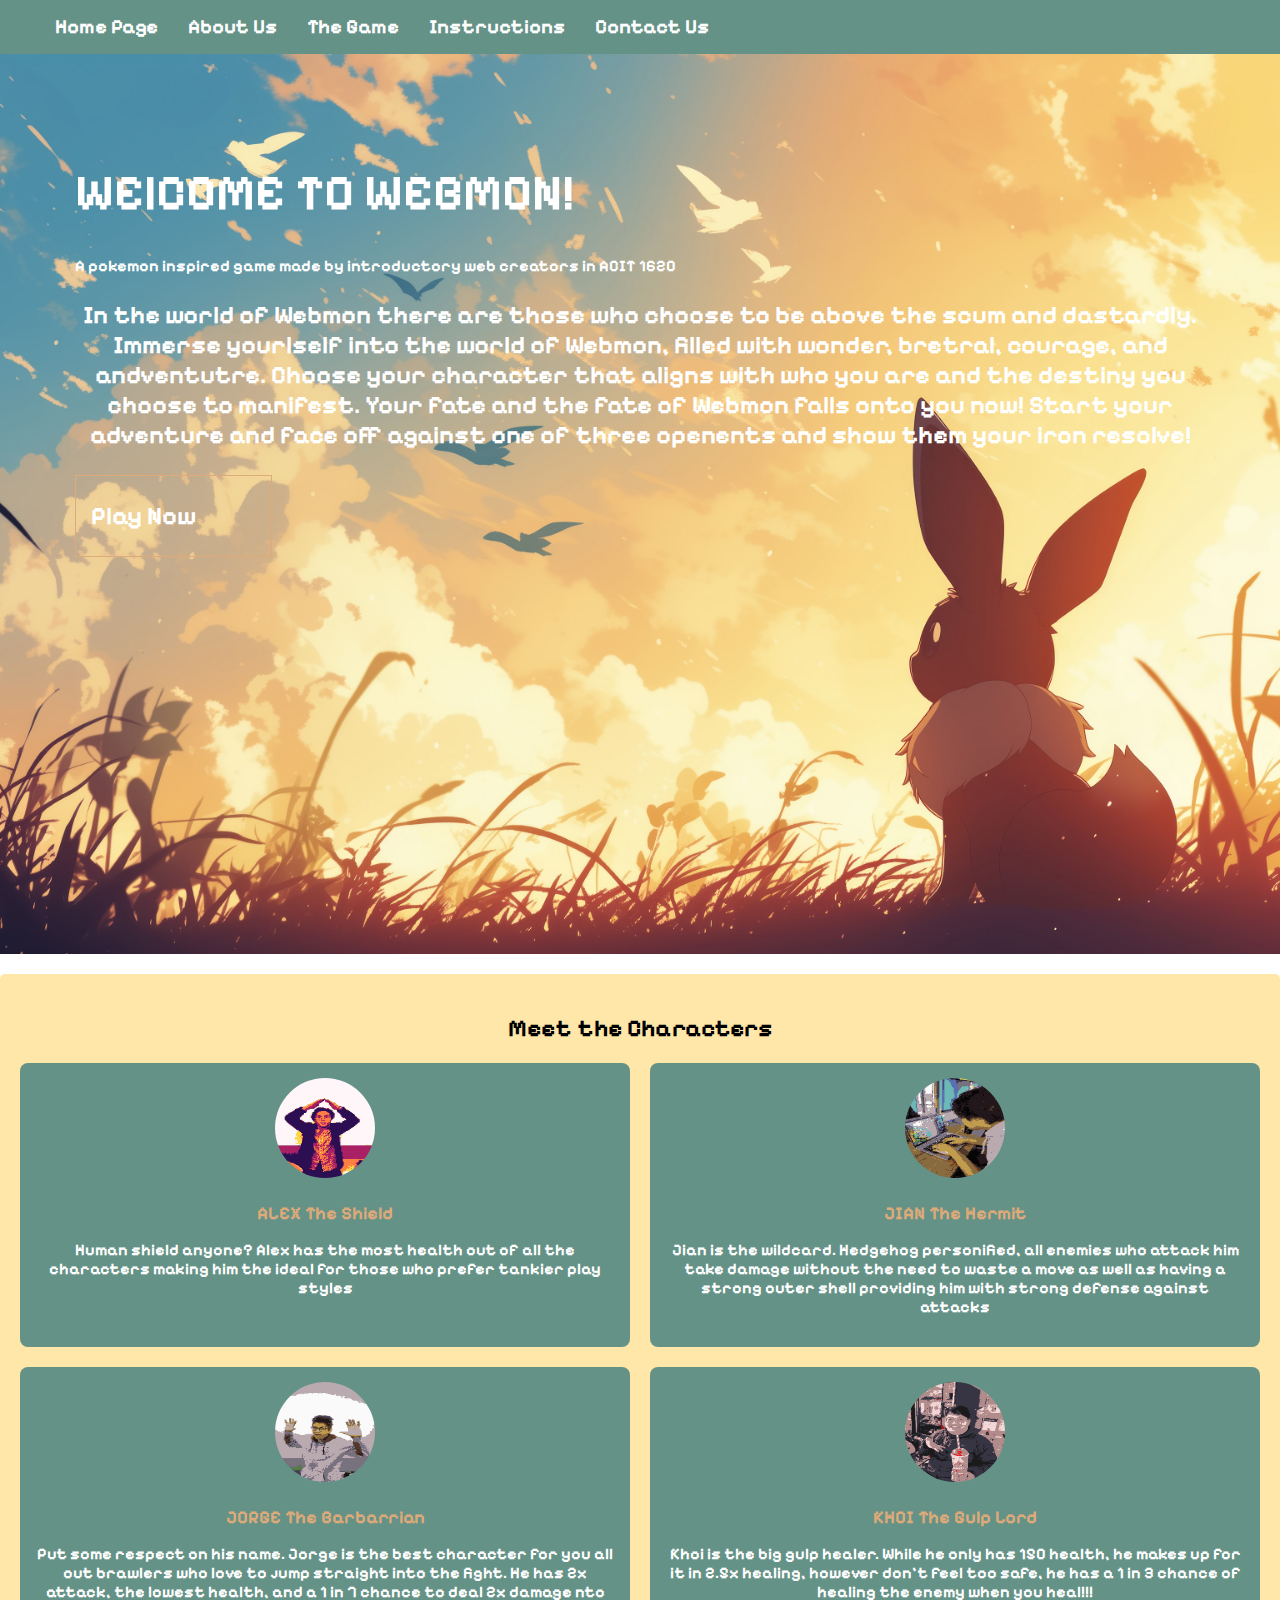
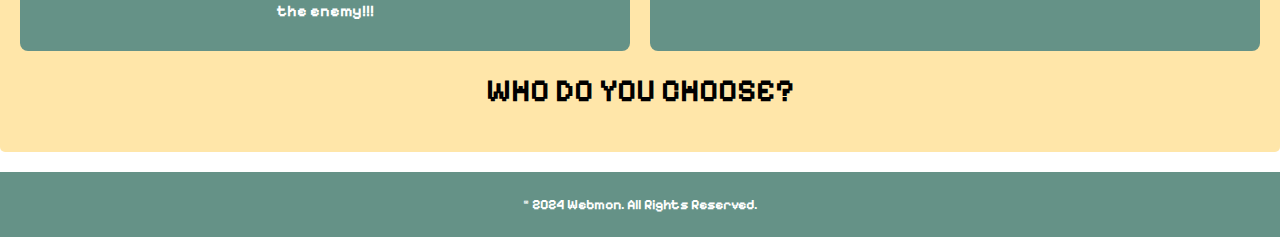
==== index.html @ 72731a49 "added index content with css" ====
<!DOCTYPE html>
<html lang="en">
<head>
    <meta charset="UTF-8">
    <meta name="viewport" content="width=device-width, initial-scale=1.0">
    <title>WEBMON</title>
    <link rel="stylesheet" href="style.css">
</head>
<body>
    <header class="header">
        <div>
            <ul>
                <li><a href="index.html">Home Page</a></li>
                <li><a href="aboutus.html">About Us</a></li>
                <li><a href="game/game.html">The Game</a</li>
                <li><a href="instructions.html">Instructions</a></li>
                <li><a href="contactus.html">Contact Us</a></li>

            </ul>
        </div>
    </header>
    <main>
        <section id="info">
            <div class="overlay">
                <h1>WElCOME TO WEBMON!</h1>
                <p>A pokemon inspired game made by introductory web creators in ACIT 1620</p>
                <div id="lore_div">
                    <p id="lore">In the world of Webmon there are those who choose to be above the scum and dastardly. Immerse yourlself into the world of Webmon, filled with wonder, bretral, courage, and andventutre.
                        Choose your character that aligns with who you are and the destiny you choose to manifest. Your fate and the fate of Webmon falls onto you now! Start your adventure and face off against one of three openents and show them your
                        iron resolve! 
                    </p>
                </div>
                <a href="game/game.html"><button>Play Now</button></a>
            </div>
        </section>
    <section class="characters">
    <h2>Meet the Characters</h2>
    <div class="character-grid">
        <div>
            <img src="game/Alex_pfp.jpg" alt="Alex">
            <h3>ALEX The Shield</h3>
            <p>Human shield anyone? Alex has the most <b>health</b> out of all the characters making him the ideal for those who prefer tankier play styles</p>
        </div>
        <div>
            <img src="game/Jian_pfp.jpg" alt="Jian">
            <h3>JIAN The Hermit</h3>
            <p>Jian is the wildcard. Hedgehog personified, all enemies who attack him take damage without the need to waste a move as well as having a strong outer shell providing him with strong defense against attacks</p>
        </div>
        <div>
            <img src="game/Jorge_pfp.jpg" alt="Jorge">
            <h3>JORGE The Barbarrian</h3>
            <p>Put some respect on his name. Jorge is the best character for you all out brawlers who love to jump straight into the fight. He has 2x attack, the lowest health, and a 1 in 7 chance to deal 2x damage nto the enemy!!!</p>
        </div>
        <div>
            <img src="game/khjoi_pfp.jpg" alt="Khoi">
            <h3>KHOI The Gulp Lord</h3>
            <p>Khoi is the big gulp healer. While he only has 150 health, he makes up for it in 2.5x healing, however don't feel too safe, he has a 1 in 3 chance of healing the enemy when you heal!!!</p>
        </div>

        
    </div>
    <h1 id="character_who_do_you_choose">WHO DO YOU CHOOSE?</h1>
</section>

        
        </section>
    </main>
    <footer class="footer">
        <p>&copy; 2024 Webmon. All Rights Reserved.</p>
    </footer>
</body>
</html>
---- style.css ----
@import url('https://fonts.googleapis.com/css2?family=Pixelify+Sans&display=swap');
body{
    margin:0;
    padding:0;
    height:100vh;
    font-weight:bold;
    font-family: "Pixelify Sans" ;
    overflow-x:hide;
}
:root{
    --tangerine:#DEAA79;
    --tan:#FFE6A9;
    --greenish:#B1C29E;
    --greenerish:#b8e486;
    --trans_greenish:#b1c29e83;
    --turquoise:#659287;
    --white:#ffffff;
    --black:#000000;
}

header{ 
    z-index:10;
    background-color:var(--turquoise);
    width:100%;
    display:flex;
    flex-direction: column;
}

header ul{
    display:flex;
    list-style-type:none;
    margin:0px;
}

header li{
    padding:15px;
}

header a{
    color:var(--white);
    text-decoration: none;
    font-size:20px;
}

header li:hover{
    background-image:linear-gradient(to bottom right, var(--greenish), var(--tangerine));
}

.overlay{
    position:absolute;
    transform:translateY();
    padding: 75px;

}

.overlay h1{
    font-size:50px;
}

h1, p, button{
    color:var(--white)
}

.overlay button{
    border:1px solid var(--tangerine);
    background-color: transparent;
    padding:25px 75px 25px 15px;
    font-weight:bold;
    font-size:25px;
    font-family: "Pixelify Sans";
}

.overlay button:hover{
    background-color:var(--trans_greenish)
}

#info{
    height:100vh;
    background-image: url('eevee-pokemon-4k-wallpaper-uhdpaper.com-101@2@a.jpg');
    background-size:cover;              /* fixed image to cover */
    background-position: center;    
    background-repeat: no-repeat;
    width: 100%;
}

.info{
    position:relative;
    width:100%;
    background-image:linear-gradient(to bottom right, var(--greenish), var(--greenerish));
    height:100vh;
    display: flex;
    align-items: center;  /* fixed image to align center */
    justify-content: center;
    padding: 20px;
    box-sizing: border-box;
}

.container{
    border:2px solid white;
    width:25%;
    height:25%;
    display:flex;
    justify-content: center; /* fixed to align center */
    align-items: center;
}
.footer{
    background-color: var(--turquoise);
    color: var(--white);
    text-align: center;
    position: relative;
    font-size: 14px;
    padding: 10px;
    bottom: 0px;
    font-family:"Pixelify Sans", Arial, Helvetica, sans-serif;
    }
.instructions {
    background-color: var(--tan);
    padding: 20px;
    border-radius: 5px;
    margin: 20px auto;
    max-width: 800px;
    color: var(--black);
}
.instructions h1 {
    color: var(--turquoise);
    font-size: 24px;
    text-align: center;
}

.instructions ol {
    padding-left: 20px;
}

.instructions li {
    margin-bottom: 10px;
    font-size: 16px;
}

.instructions p{
 color: black;
}

.characters {
padding: 20px;
text-align: center;
background-color: var(--tan);
border-radius: 5px;
max-width: 100%;
margin: 20px auto;
}

.character-grid{
display: grid;
grid-template-columns: repeat(2,1fr);
gap: 20px;
justify-items: center;
}

.character-grid div {
text-align: center;
padding:15px;
background-color: var(--turquoise);
border-radius: 8px;
}

.character-grid img{
 width: 100px;
 height: 100px;
 border-radius: 50%;
 margin-bottom: 10px;
}

.character-grid h3{
font-size: 18px;
color: var(--tangerine);
margin: 10px 0;
}

#character_who_do_you_choose {
    text-align: center;
    color: var(--black);

}

#lore_div p{

    font-size: 25px;
    text-align: center;

    
}
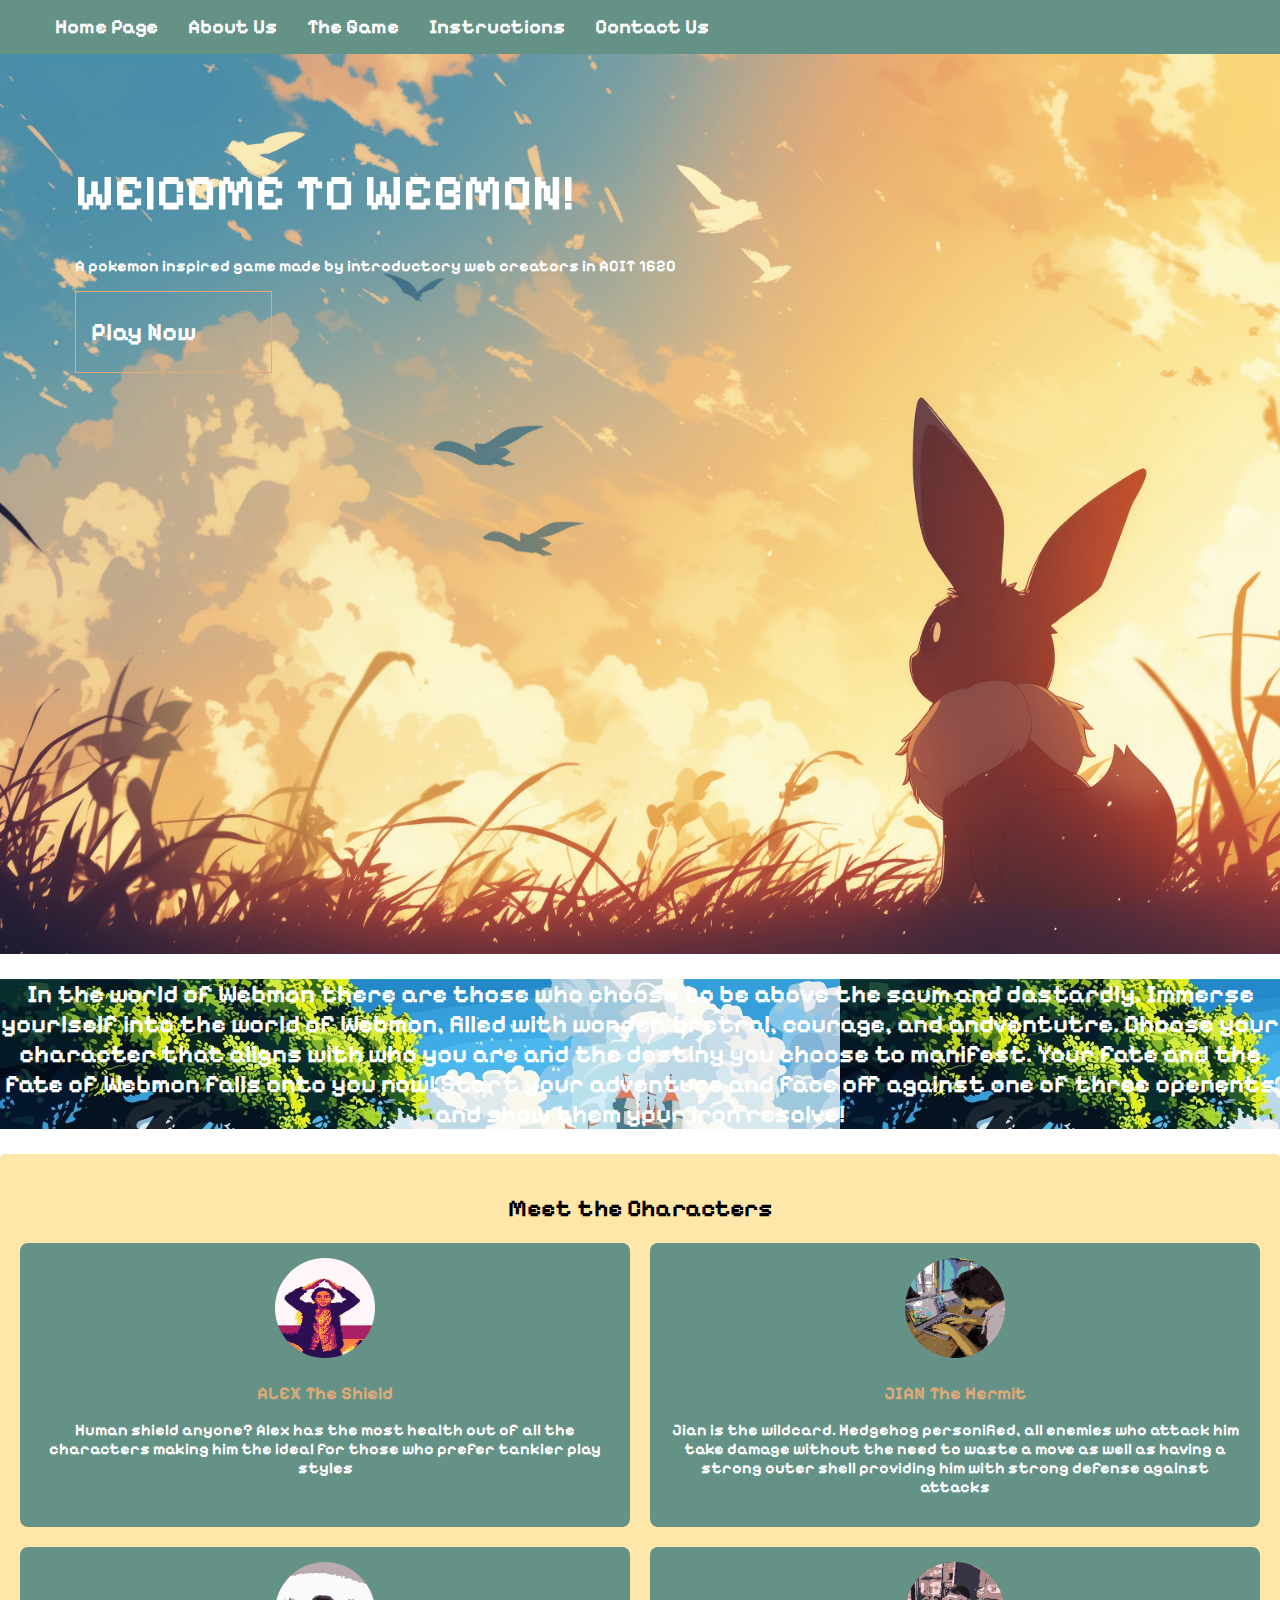
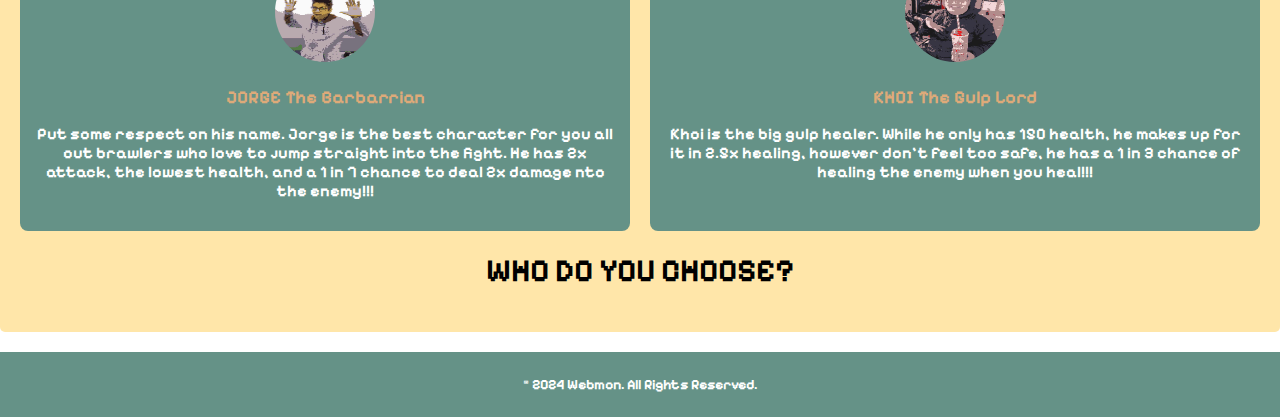
==== commit 35074960: "added lore section and lore background" ====
--- a/index.html
+++ b/index.html
@@ -10,7 +10,7 @@
     <header class="header">
         <div>
             <ul>
-                <li><a href="index.html">Home Page</a></li>
+                <li><a href="index.html">Home Page</a><audio src="The_Great_King.ogg" controls autoplay loop style="display: none;"></audio></li>
                 <li><a href="aboutus.html">About Us</a></li>
                 <li><a href="game/game.html">The Game</a</li>
                 <li><a href="instructions.html">Instructions</a></li>
@@ -24,14 +24,21 @@
             <div class="overlay">
                 <h1>WElCOME TO WEBMON!</h1>
                 <p>A pokemon inspired game made by introductory web creators in ACIT 1620</p>
-                <div id="lore_div">
-                    <p id="lore">In the world of Webmon there are those who choose to be above the scum and dastardly. Immerse yourlself into the world of Webmon, filled with wonder, bretral, courage, and andventutre.
-                        Choose your character that aligns with who you are and the destiny you choose to manifest. Your fate and the fate of Webmon falls onto you now! Start your adventure and face off against one of three openents and show them your
-                        iron resolve! 
-                    </p>
-                </div>
                 <a href="game/game.html"><button>Play Now</button></a>
             </div>
+        </section>
+
+
+
+        <section id="lore">
+            <div id="lore_div">
+                <p id="lore">In the world of Webmon there are those who choose to be above the scum and dastardly. Immerse yourlself into the world of Webmon, filled with wonder, bretral, courage, and andventutre.
+                    Choose your character that aligns with who you are and the destiny you choose to manifest. Your fate and the fate of Webmon falls onto you now! Start your adventure and face off against one of three openents and show them your
+                    iron resolve! 
+                </p>
+            </div>
+
+
         </section>
     <section class="characters">
     <h2>Meet the Characters</h2>
--- a/style.css
+++ b/style.css
@@ -188,4 +188,8 @@
     text-align: center;
 
     
+}
+
+#lore {
+    background-image: url(lore_background.jpg);
 }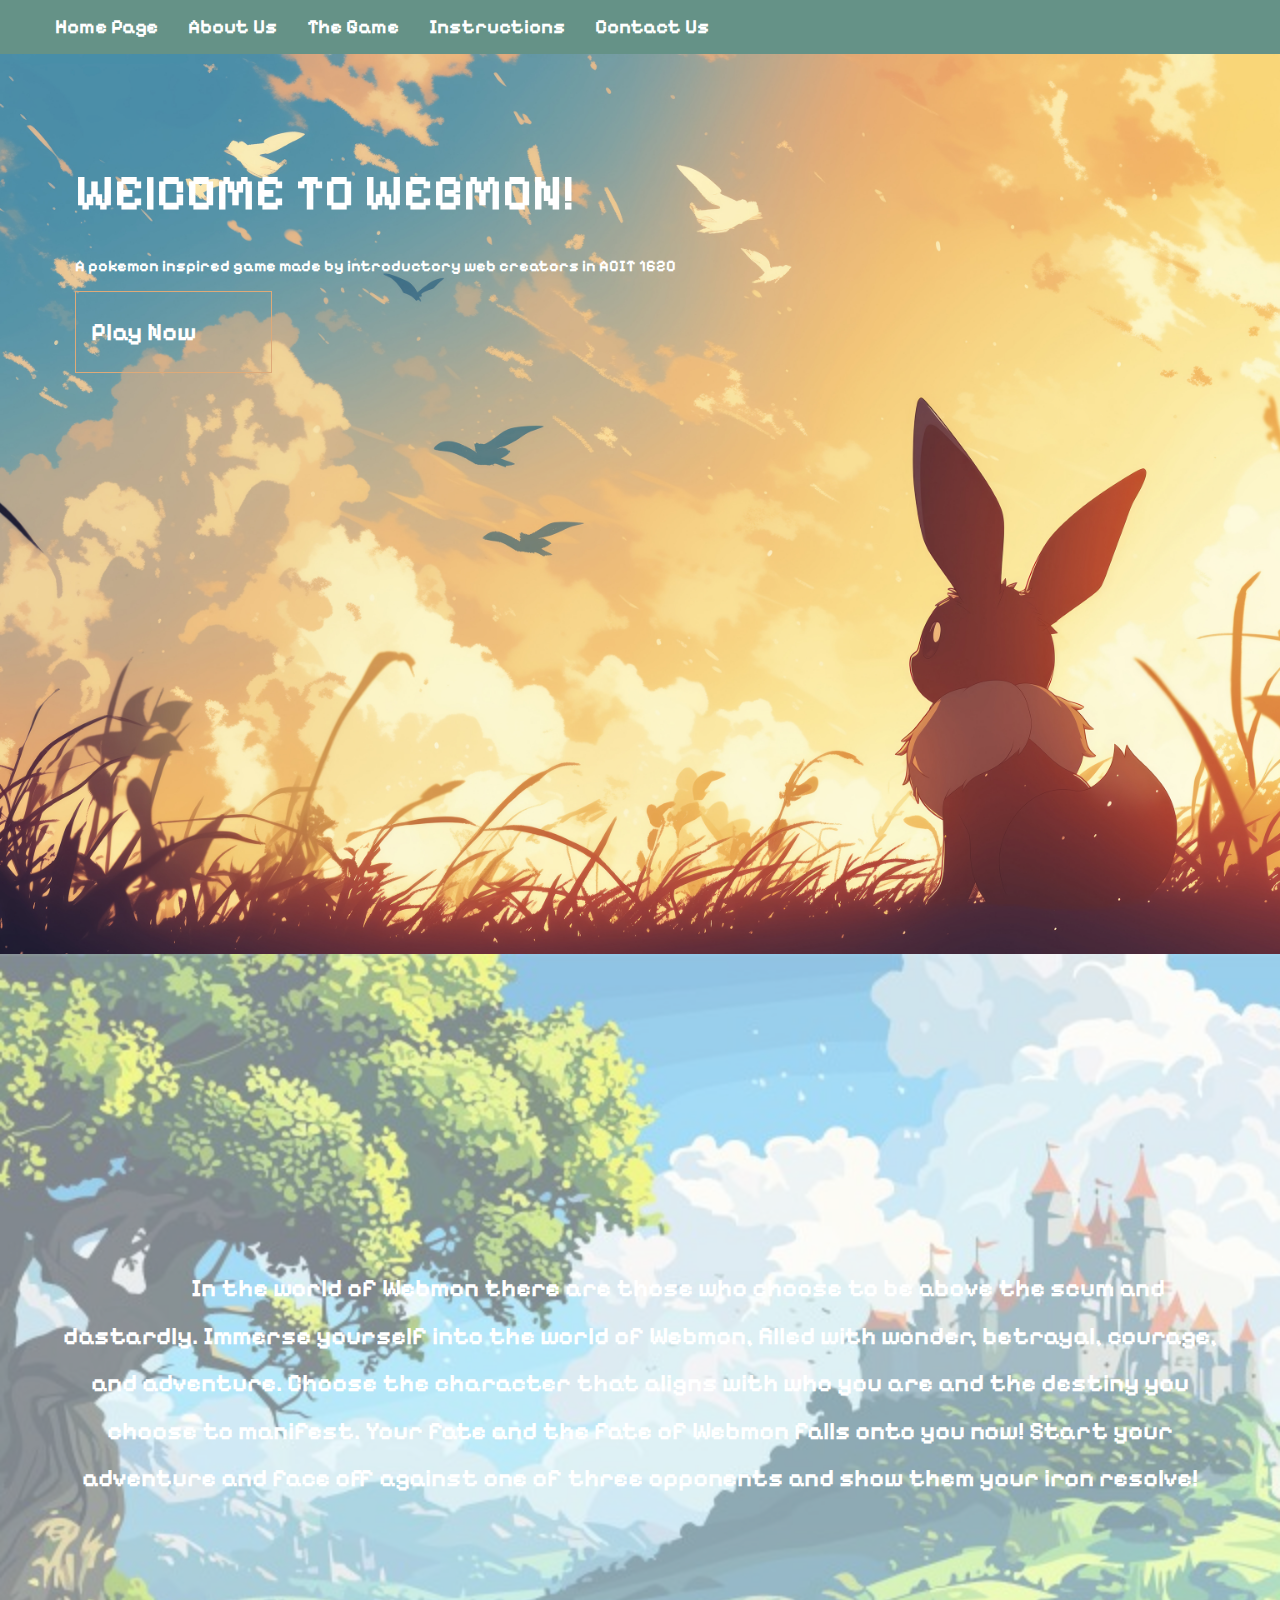
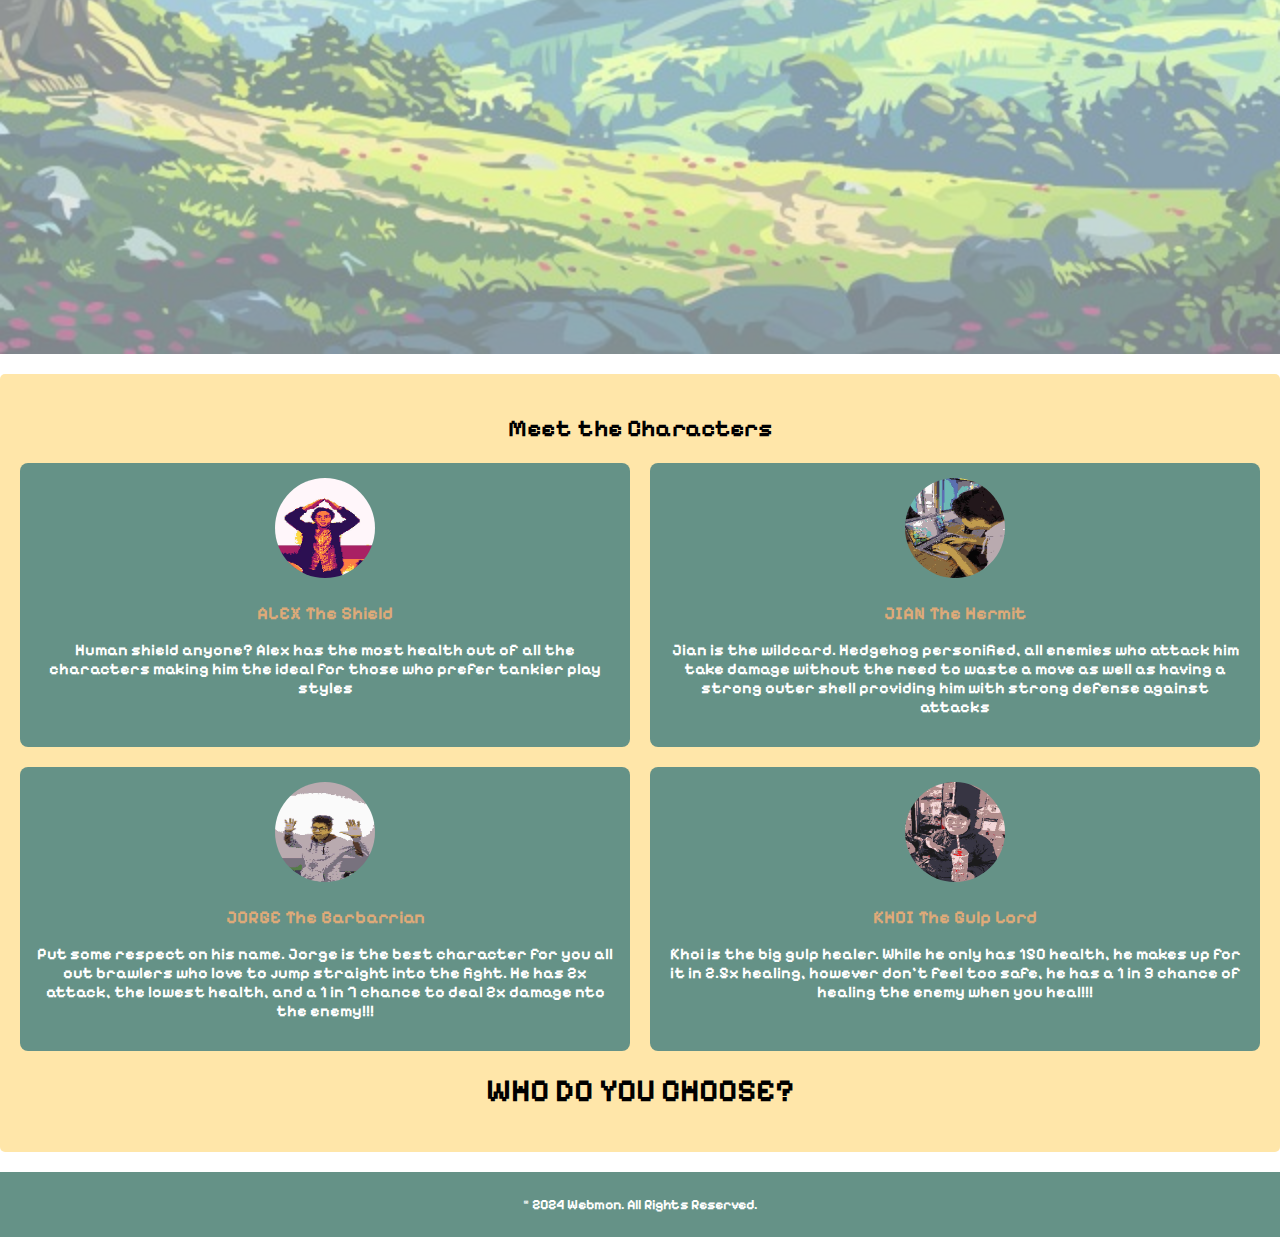
==== commit 4998ce21: "fixed lore page spacing of words" ====
--- a/index.html
+++ b/index.html
@@ -32,14 +32,13 @@
 
         <section id="lore">
             <div id="lore_div">
-                <p id="lore">In the world of Webmon there are those who choose to be above the scum and dastardly. Immerse yourlself into the world of Webmon, filled with wonder, bretral, courage, and andventutre.
-                    Choose your character that aligns with who you are and the destiny you choose to manifest. Your fate and the fate of Webmon falls onto you now! Start your adventure and face off against one of three openents and show them your
-                    iron resolve! 
+                <p id="lore_p">In the world of Webmon there are those who choose to be above the scum and dastardly. Immerse yourself into the world of Webmon, filled with wonder, betrayal, courage, and adventure.
+                    Choose the character that aligns with who you are and the destiny you choose to manifest. Your fate and the fate of Webmon falls onto you now! Start your adventure and face off against one of three opponents and show them your
+                    iron resolve!
                 </p>
             </div>
-
-
         </section>
+        
     <section class="characters">
     <h2>Meet the Characters</h2>
     <div class="character-grid">
--- a/style.css
+++ b/style.css
@@ -186,10 +186,31 @@
 
     font-size: 25px;
     text-align: center;
-
+    line-height: 1.9em;
+    
     
 }
 
 #lore {
     background-image: url(lore_background.jpg);
-}+    height: 100vh;
+    background-size:cover;              /* fixed image to cover */
+    background-position: center;    
+    background-repeat: no-repeat;
+    opacity: 0.5;
+    align-items: center;
+    padding: 50px;
+    
+    
+}
+
+#lore div {
+
+    align-items: center;
+    padding-top: 20%;
+    padding: auto;
+
+    text-indent: 75px;
+}
+
+
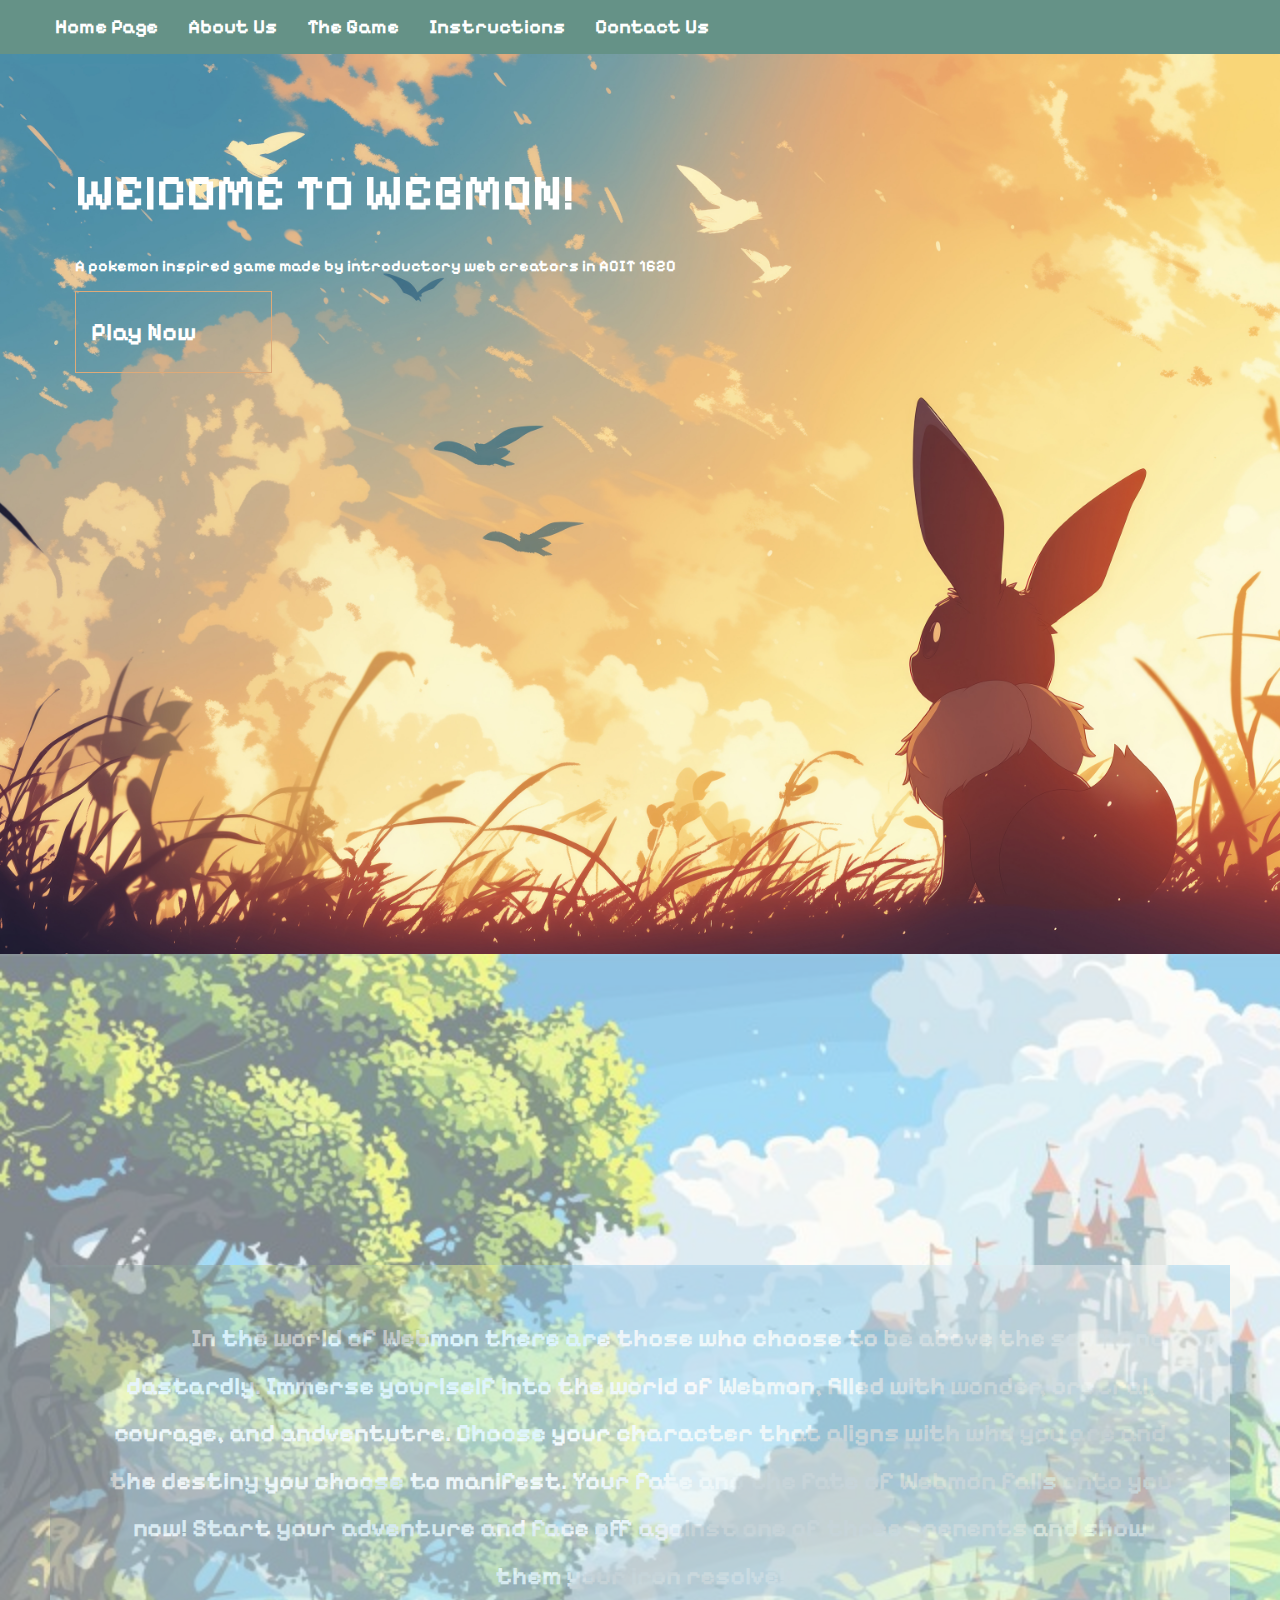
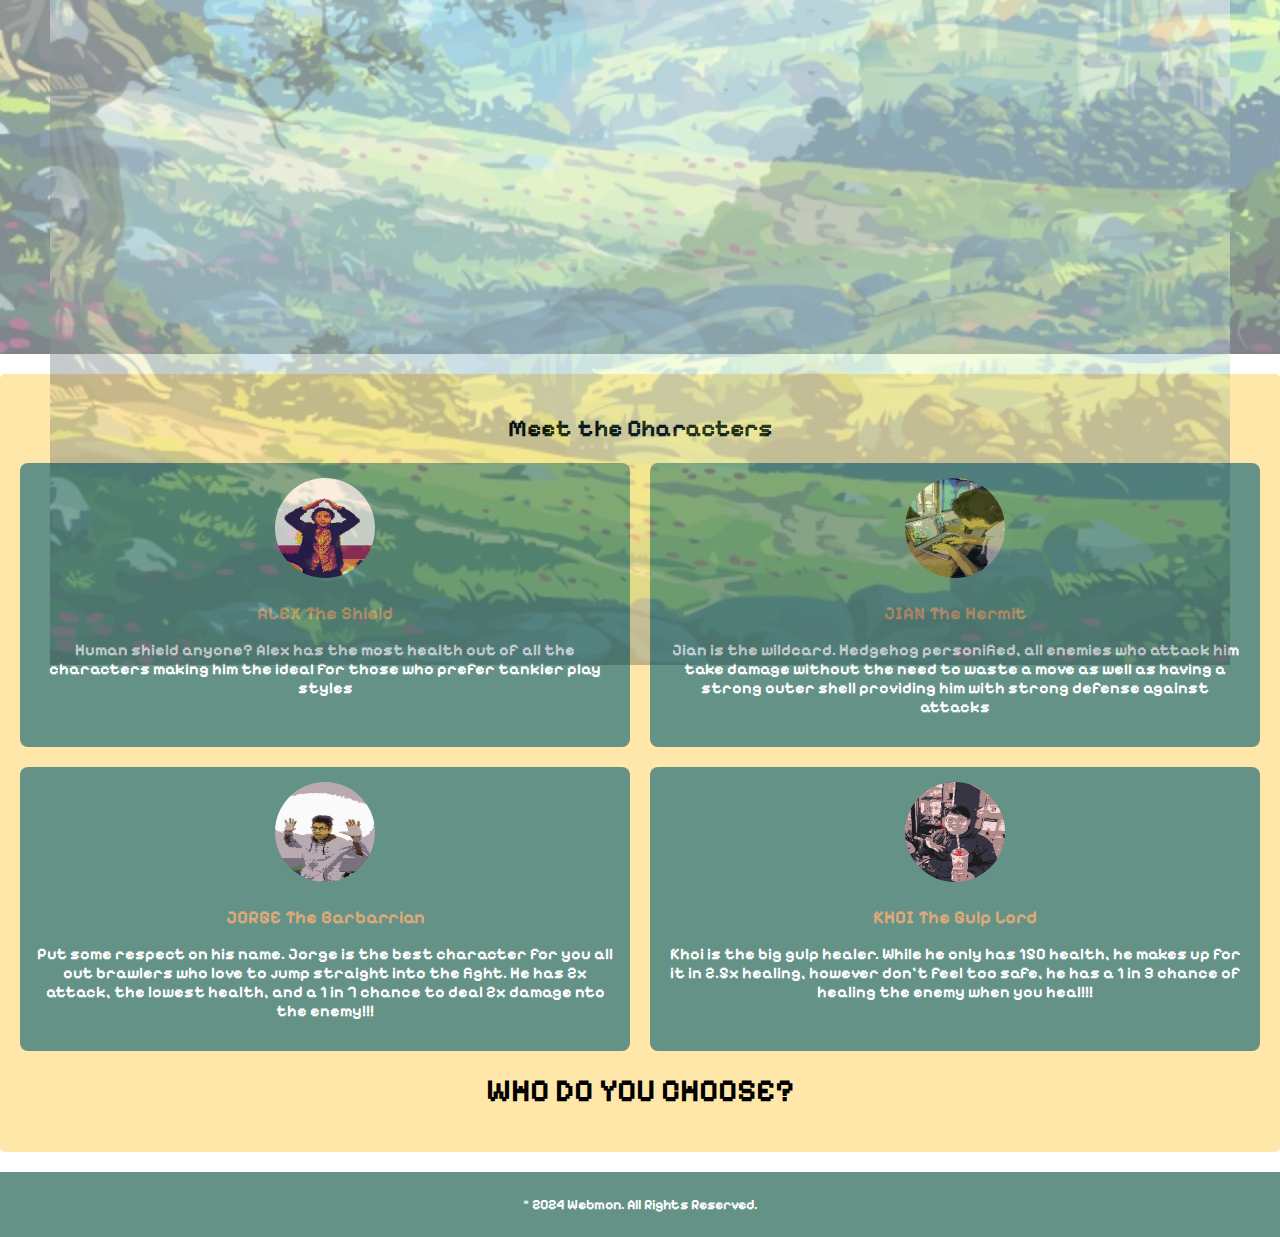
==== commit 2f240451: "add audio to game html" ====
--- a/index.html
+++ b/index.html
@@ -12,7 +12,7 @@
             <ul>
                 <li><a href="index.html">Home Page</a><audio src="The_Great_King.ogg" controls autoplay loop style="display: none;"></audio></li>
                 <li><a href="aboutus.html">About Us</a></li>
-                <li><a href="game/game.html">The Game</a</li>
+                <li><a href="game/game.html">The Game</a></li>
                 <li><a href="instructions.html">Instructions</a></li>
                 <li><a href="contactus.html">Contact Us</a></li>
 
@@ -32,13 +32,14 @@
 
         <section id="lore">
             <div id="lore_div">
-                <p id="lore_p">In the world of Webmon there are those who choose to be above the scum and dastardly. Immerse yourself into the world of Webmon, filled with wonder, betrayal, courage, and adventure.
-                    Choose the character that aligns with who you are and the destiny you choose to manifest. Your fate and the fate of Webmon falls onto you now! Start your adventure and face off against one of three opponents and show them your
-                    iron resolve!
+                <p id="lore">In the world of Webmon there are those who choose to be above the scum and dastardly. Immerse yourlself into the world of Webmon, filled with wonder, bretral, courage, and andventutre.
+                    Choose your character that aligns with who you are and the destiny you choose to manifest. Your fate and the fate of Webmon falls onto you now! Start your adventure and face off against one of three openents and show them your
+                    iron resolve! 
                 </p>
             </div>
+
+
         </section>
-        
     <section class="characters">
     <h2>Meet the Characters</h2>
     <div class="character-grid">
--- a/style.css
+++ b/style.css
@@ -129,15 +129,17 @@
 
 .instructions ol {
     padding-left: 20px;
+    color:var(--turquoise);
 }
 
 .instructions li {
     margin-bottom: 10px;
     font-size: 16px;
+    color: var(--turquoise);
 }
 
 .instructions p{
- color: black;
+ color: var(--turquoise);
 }
 
 .characters {
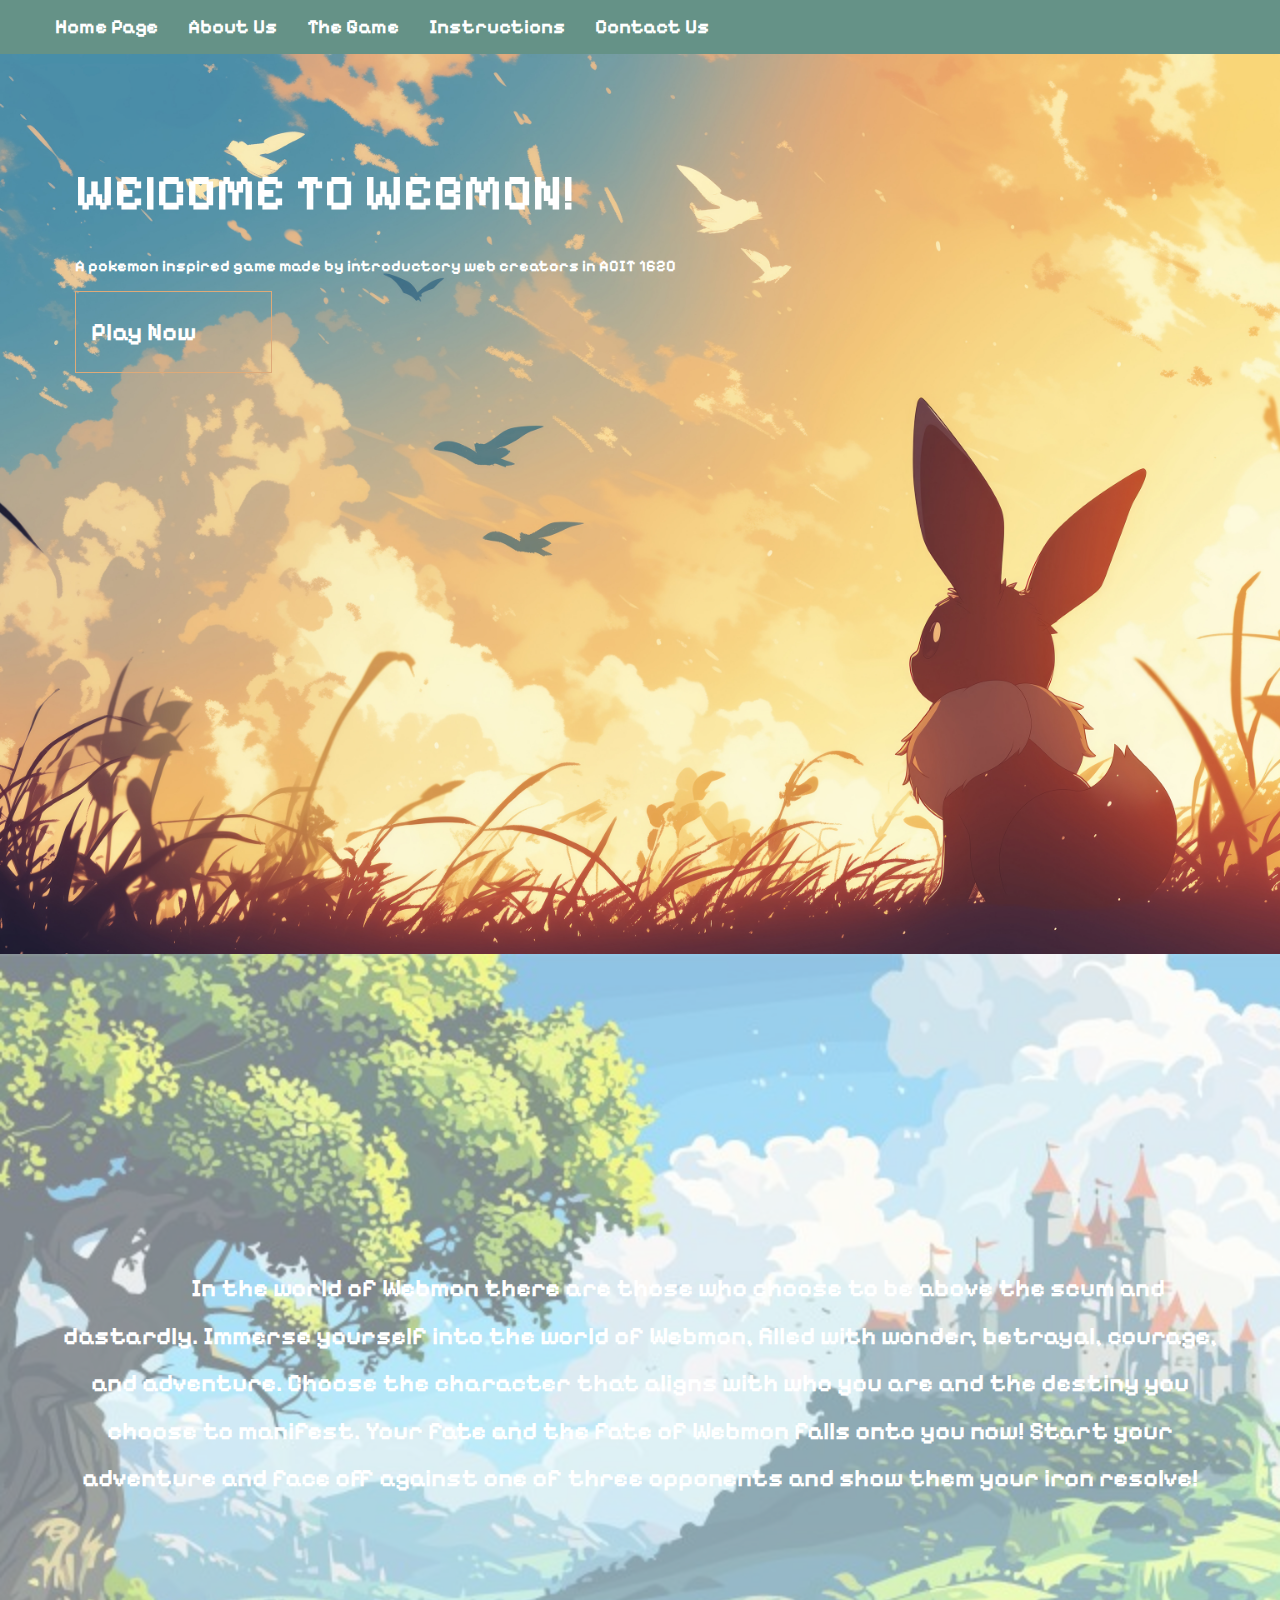
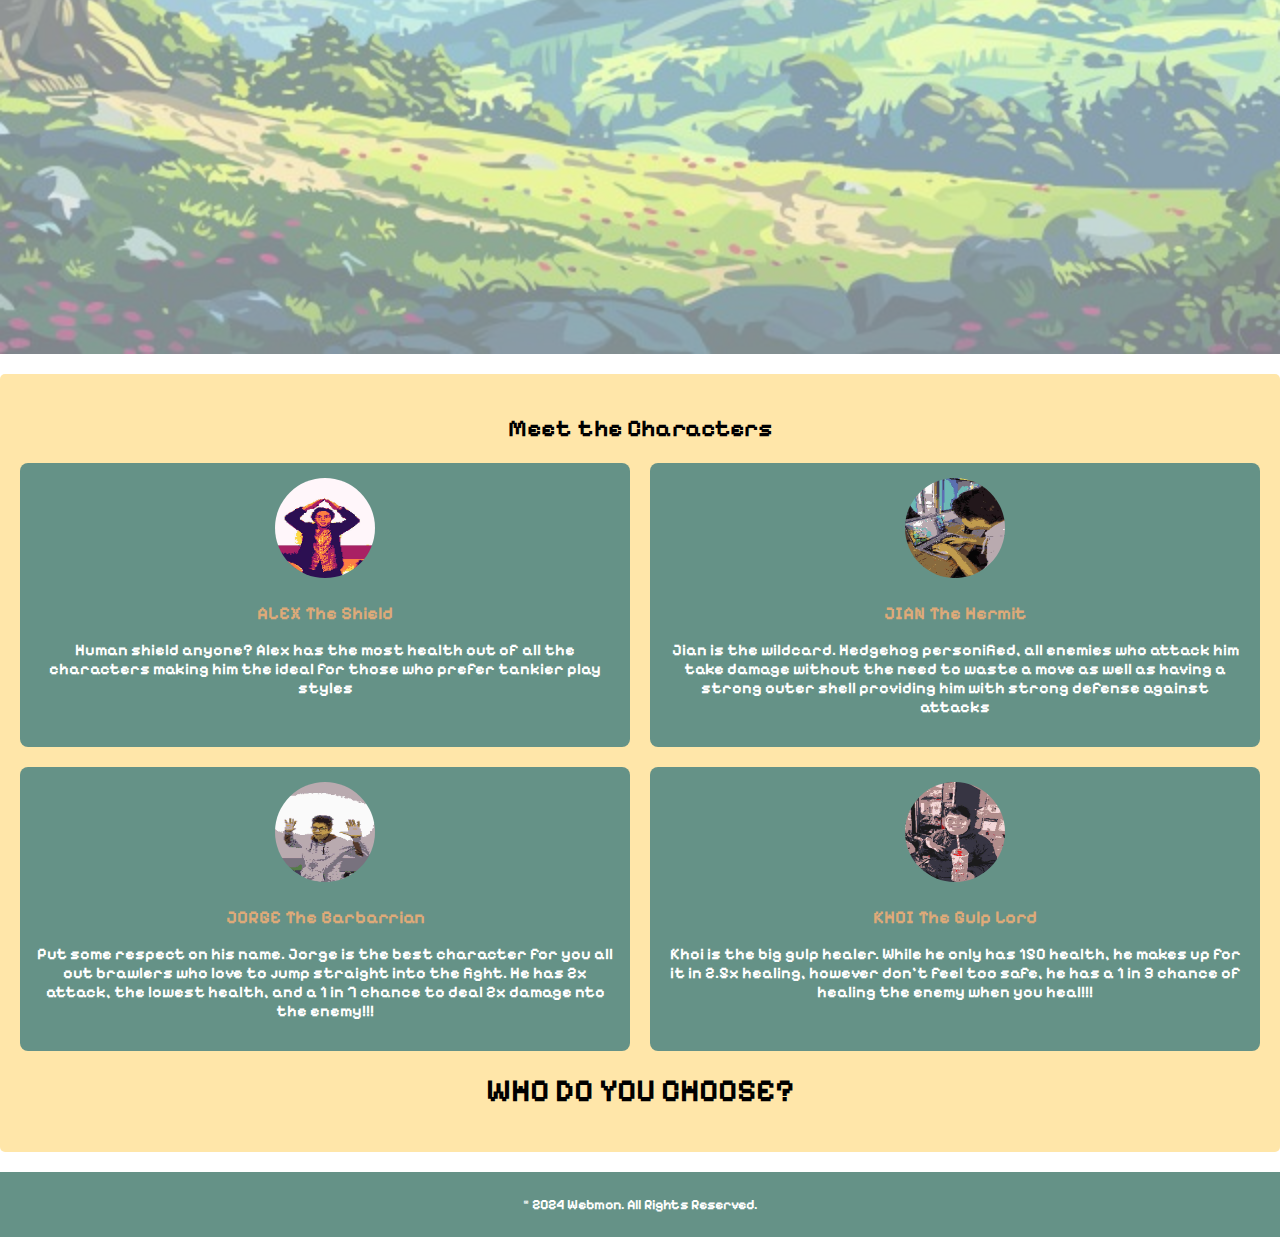
==== commit eedadded: "add audio to game" ====
--- a/index.html
+++ b/index.html
@@ -32,14 +32,13 @@
 
         <section id="lore">
             <div id="lore_div">
-                <p id="lore">In the world of Webmon there are those who choose to be above the scum and dastardly. Immerse yourlself into the world of Webmon, filled with wonder, bretral, courage, and andventutre.
-                    Choose your character that aligns with who you are and the destiny you choose to manifest. Your fate and the fate of Webmon falls onto you now! Start your adventure and face off against one of three openents and show them your
-                    iron resolve! 
+                <p id="lore_p">In the world of Webmon there are those who choose to be above the scum and dastardly. Immerse yourself into the world of Webmon, filled with wonder, betrayal, courage, and adventure.
+                    Choose the character that aligns with who you are and the destiny you choose to manifest. Your fate and the fate of Webmon falls onto you now! Start your adventure and face off against one of three opponents and show them your
+                    iron resolve!
                 </p>
             </div>
-
-
         </section>
+        
     <section class="characters">
     <h2>Meet the Characters</h2>
     <div class="character-grid">
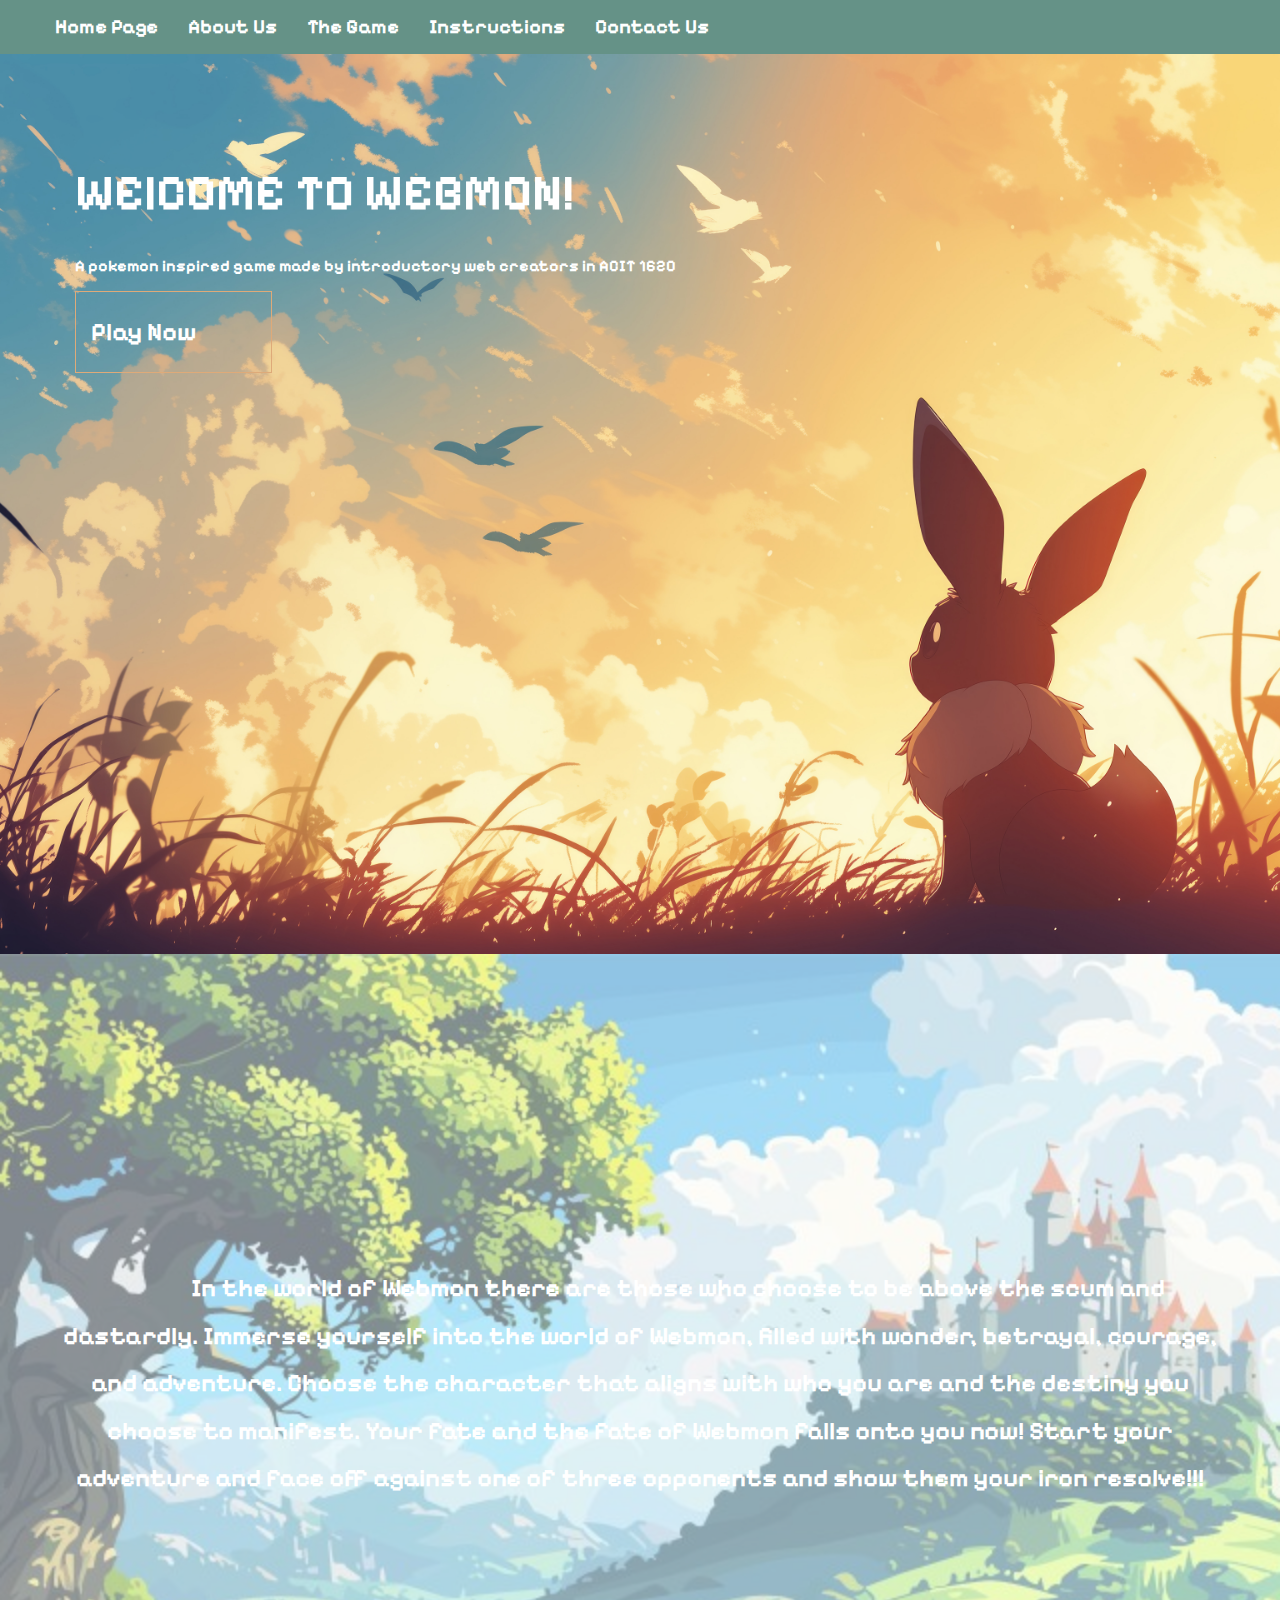
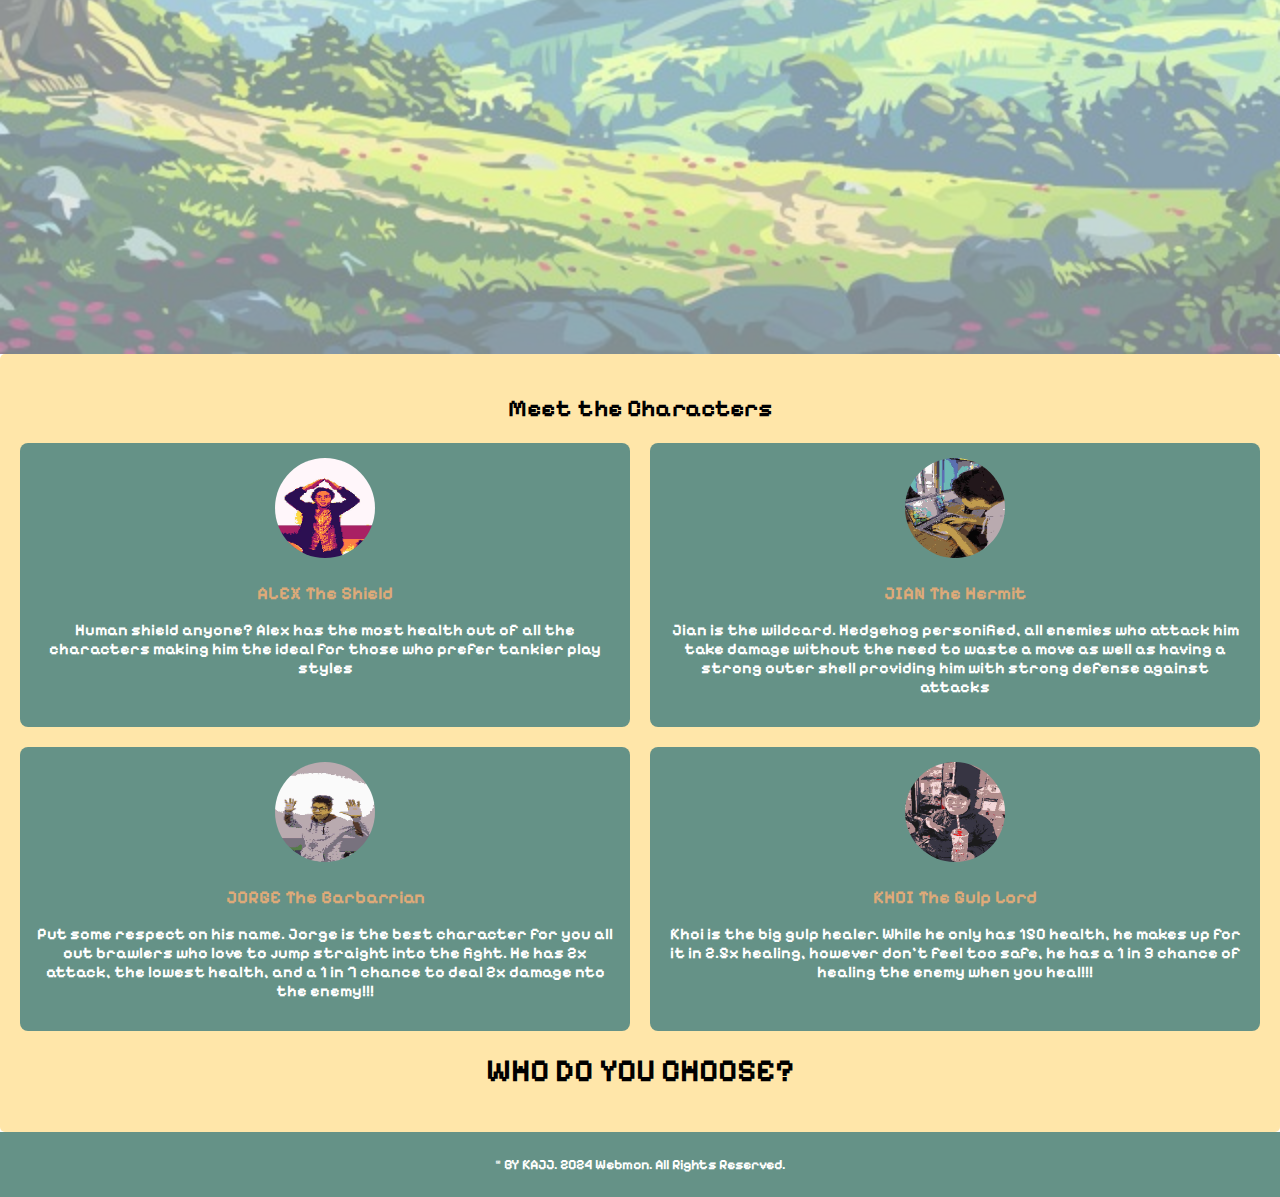
==== commit 5a29db7a: "fixed gaps within content for index page" ====
--- a/index.html
+++ b/index.html
@@ -34,11 +34,11 @@
             <div id="lore_div">
                 <p id="lore_p">In the world of Webmon there are those who choose to be above the scum and dastardly. Immerse yourself into the world of Webmon, filled with wonder, betrayal, courage, and adventure.
                     Choose the character that aligns with who you are and the destiny you choose to manifest. Your fate and the fate of Webmon falls onto you now! Start your adventure and face off against one of three opponents and show them your
-                    iron resolve!
+                    iron resolve!!!
                 </p>
             </div>
         </section>
-        
+
     <section class="characters">
     <h2>Meet the Characters</h2>
     <div class="character-grid">
@@ -72,7 +72,7 @@
         </section>
     </main>
     <footer class="footer">
-        <p>&copy; 2024 Webmon. All Rights Reserved.</p>
+        <p>&copy; BY KAJJ. 2024 Webmon. All Rights Reserved.</p>
     </footer>
 </body>
 </html>--- a/style.css
+++ b/style.css
@@ -50,6 +50,8 @@
     position:absolute;
     transform:translateY();
     padding: 75px;
+    justify-content: center;
+
 
 }
 
@@ -93,6 +95,7 @@
     justify-content: center;
     padding: 20px;
     box-sizing: border-box;
+    
 }
 
 .container{
@@ -148,7 +151,6 @@
 background-color: var(--tan);
 border-radius: 5px;
 max-width: 100%;
-margin: 20px auto;
 }
 
 .character-grid{
@@ -215,4 +217,13 @@
     text-indent: 75px;
 }
 
-
+.stats {
+display: flex;
+background-color: var(--tan);
+
+}
+
+.stats li ul {
+color: var(--turquoise)
+}
+
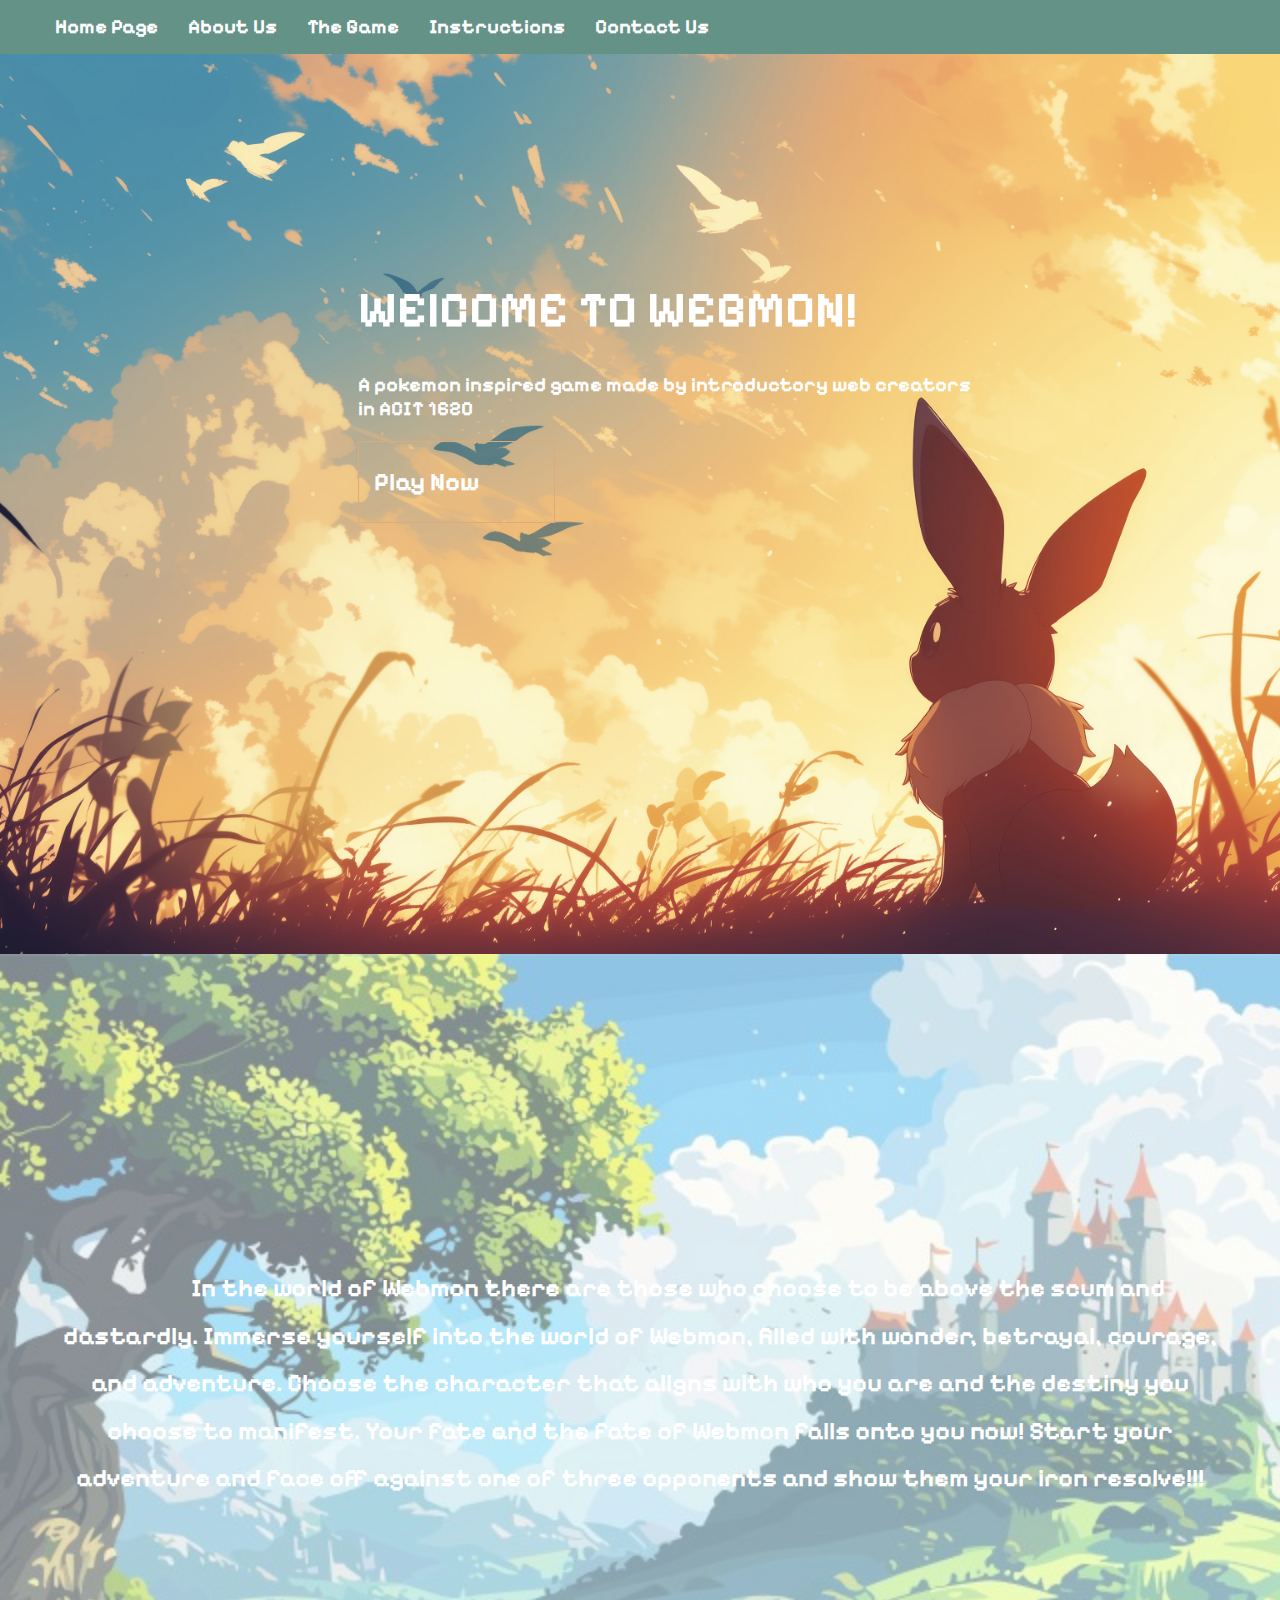
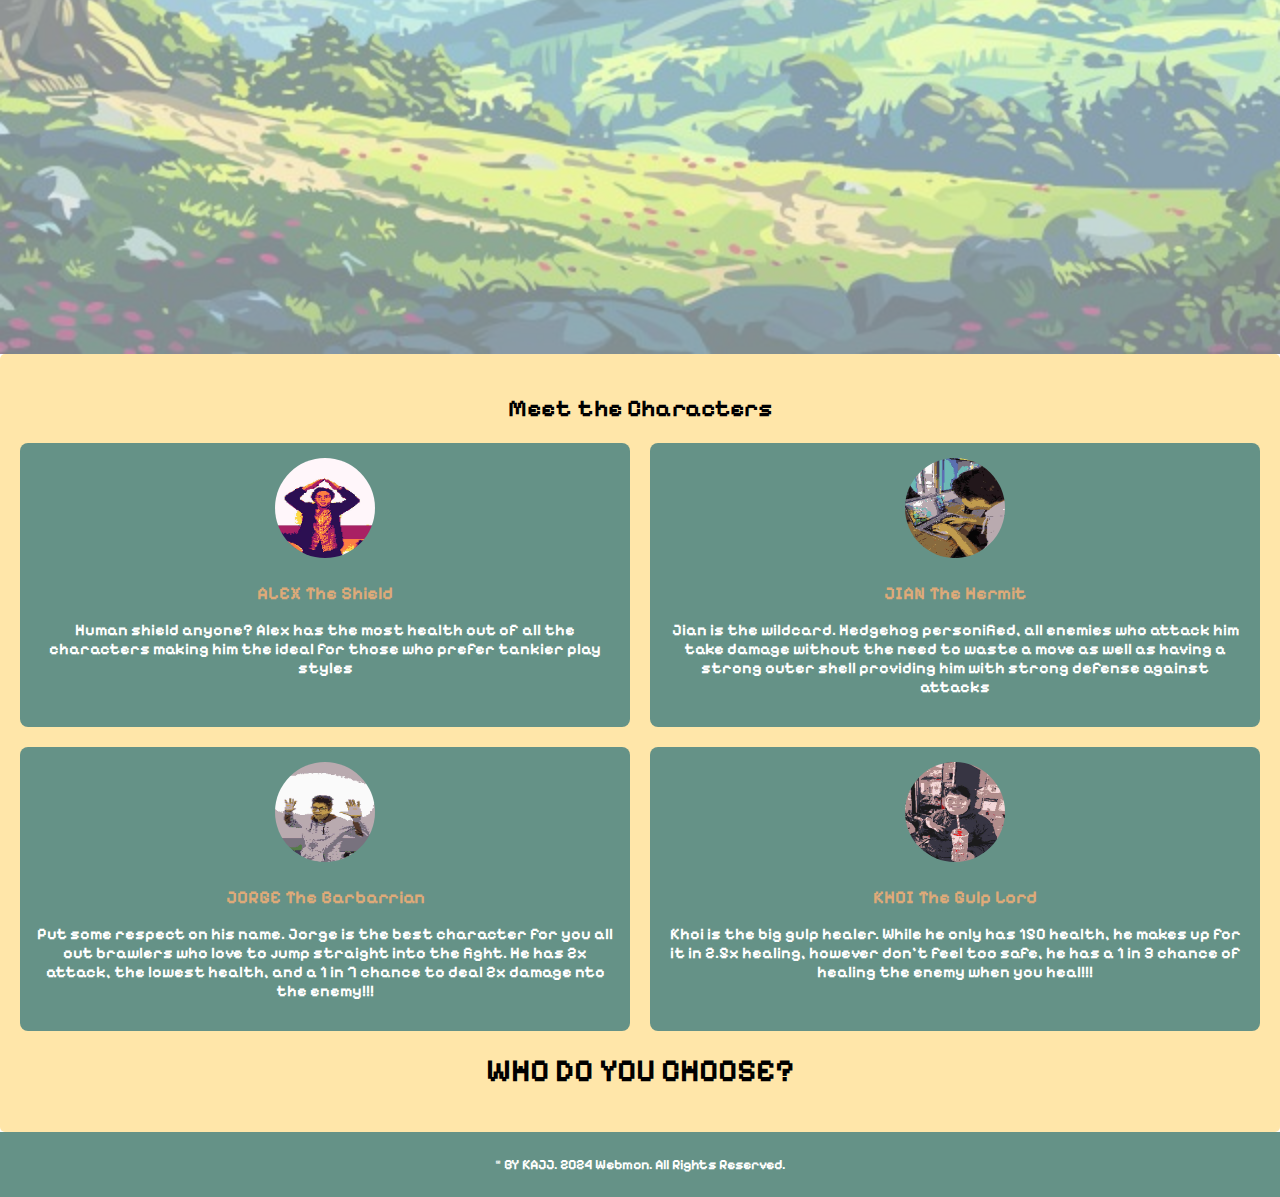
==== commit 413929c9: "add audio to homepage instuctions contactus index and abtus" ====
--- a/index.html
+++ b/index.html
@@ -7,10 +7,11 @@
     <link rel="stylesheet" href="style.css">
 </head>
 <body>
+    <audio src="The_Great_King.ogg" controls autoplay loop style="display: none;"></audio>
     <header class="header">
         <div>
             <ul>
-                <li><a href="index.html">Home Page</a><audio src="The_Great_King.ogg" controls autoplay loop style="display: none;"></audio></li>
+                <li><a href="index.html">Home Page</a></audio></li>
                 <li><a href="aboutus.html">About Us</a></li>
                 <li><a href="game/game.html">The Game</a></li>
                 <li><a href="instructions.html">Instructions</a></li>
--- a/style.css
+++ b/style.css
@@ -47,12 +47,20 @@
 }
 
 .overlay{
-    position:absolute;
+    position:center;
     transform:translateY();
     padding: 75px;
     justify-content: center;
-
-
+    padding-left: 28%;
+    padding-right: 23%;
+    padding-top: 15%;
+    
+
+
+}
+
+.overlay p {
+    font-size: 20px;
 }
 
 .overlay h1{
